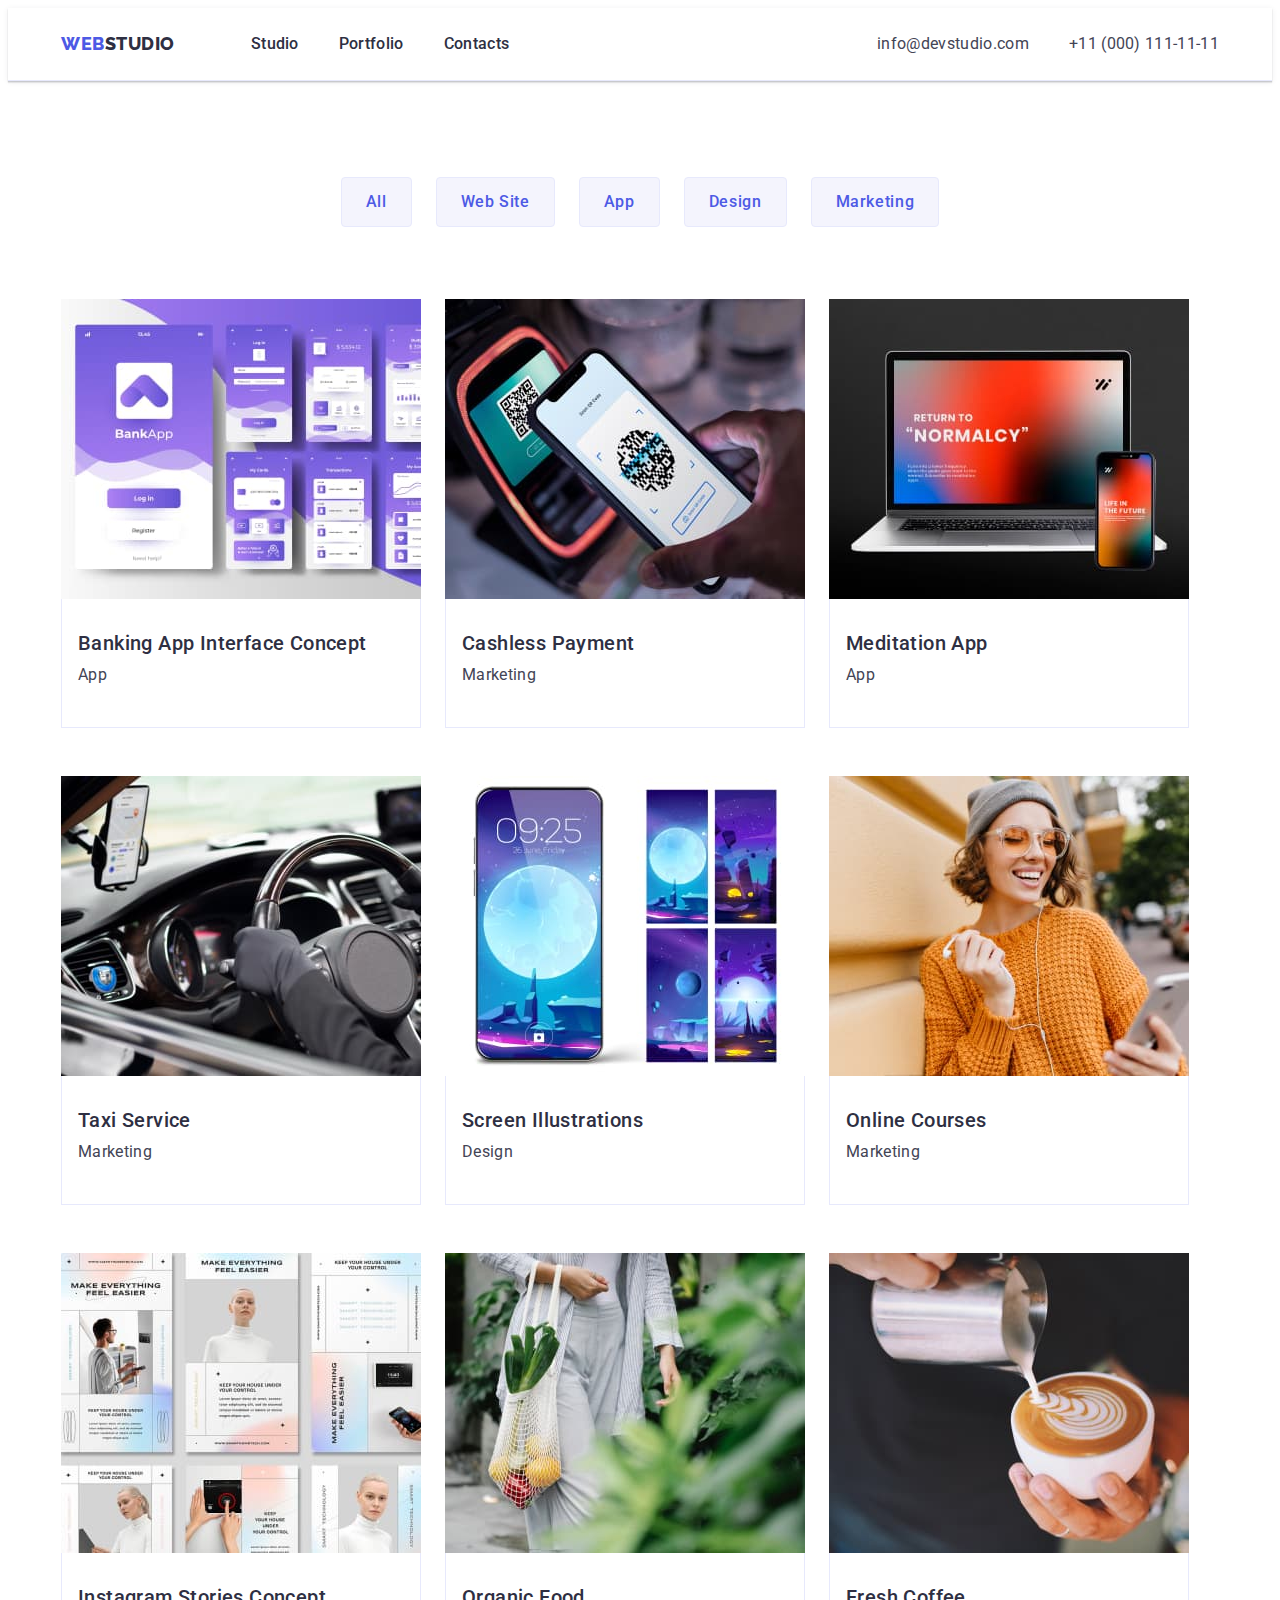
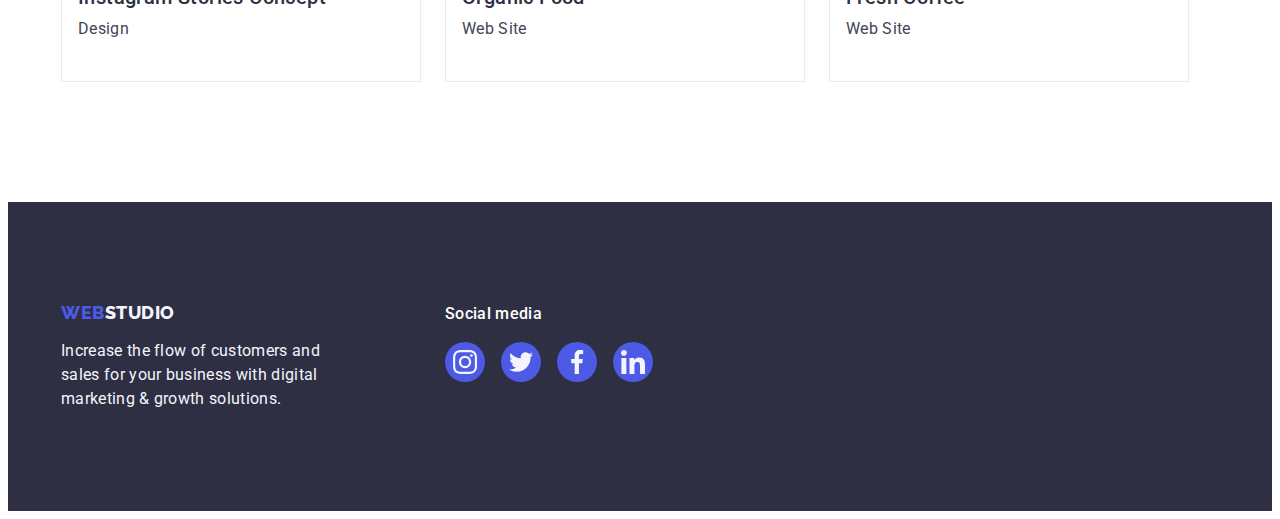
==== portfolio.html @ d481f7e7 "Initial commit" ====
<!DOCTYPE html>
<html lang="en">
  <head>
    <meta charset="UTF-8" />
    <meta http-equiv="X-UA-Compatible" content="IE=edge" />
    <meta name="viewport" content="width=device-width, initial-scale=1.0" />
    <title>Document</title>
    <link rel="preconnect" href="https://fonts.googleapis.com" />
    <link rel="preconnect" href="https://fonts.gstatic.com" crossorigin />
    <link
      href="https://fonts.googleapis.com/css2?family=Raleway:wght@800&family=Roboto:wght@400;500;700;900&display=swap"
      rel="stylesheet"
    />
    <link
      rel="stylesheet"
      href="https://cdnjs.cloudflare.com/ajax/libs/modern-normalize/2.0.0/modern-normalize.min.css"
      integrity="sha512-4xo8blKMVCiXpTaLzQSLSw3KFOVPWhm/TRtuPVc4WG6kUgjH6J03IBuG7JZPkcWMxJ5huwaBpOpnwYElP/m6wg=="
      crossorigin="anonymous"
      referrerpolicy="no-referrer"
    />
    <link rel="stylesheet" href="./css/styles.css" />
  </head>

  <body>
    <!--Header Top Line-->
    <header class="page-header">
      <div class="container block-nav">
        <nav class="page-nav">
          <a class="logo link" href="./index.html"
            >Web<span class="logo-theme-light">Studio</span></a
          >
          <ul class="menu list">
            <li class="menu-item">
              <a class="menu-link link" href="./index.html">Studio</a>
            </li>
            <li class="menu-item">
              <a class="menu-link link" href="./portfolio.html">Portfolio</a>
            </li>
            <li class="menu-item">
              <a class="menu-link link" href="">Contacts</a>
            </li>
          </ul>
        </nav>

        <address class="contacts">
          <ul class="contacts-flex list">
            <li>
              <a class="contact link" href="mailto:info@devstudio.com"
                >info@devstudio.com</a
              >
            </li>
            <li>
              <a class="contact link" href="tel:+110001111111"
                >+11 (000) 111-11-11</a
              >
            </li>
          </ul>
        </address>
      </div>
    </header>

    <main>
      <section class="portfolio">
        <div class="container">
          <h1 hidden>Portfolio</h1>
          <ul class="filters-flex list">
            <li>
              <button class="filters-btn" type="button">All</button>
            </li>
            <li>
              <button class="filters-btn" type="button">Web Site</button>
            </li>
            <li>
              <button class="filters-btn" type="button">App</button>
            </li>
            <li>
              <button class="filters-btn" type="button">Design</button>
            </li>
            <li>
              <button class="filters-btn" type="button">Marketing</button>
            </li>
          </ul>

          <ul class="portfolio-list list">
            <li class="portfolio-item">
              <a class="portfolio-link link" href="">
                <img
                  src="./images/portfolio1.jpg"
                  alt="Screenshot banking app"
                  width="360"
                />
                <div class="wrapper-portfolio">
                  <h2 class="section-subtitle">
                    Banking App Interface Concept
                  </h2>
                  <p class="section-text">App</p>
                </div>
              </a>
            </li>

            <li class="portfolio-item">
              <a class="portfolio-link link" href="">
                <img
                  src="./images/portfolio2.jpg"
                  alt="Cashless payment by phone"
                  width="360"
                />
                <div class="wrapper-portfolio">
                  <h2 class="section-subtitle">Cashless Payment</h2>
                  <p class="section-text">Marketing</p>
                </div>
              </a>
            </li>

            <li class="portfolio-item">
              <a class="portfolio-link link" href="">
                <img
                  src="./images/portfolio3.jpg"
                  alt="laptop and phone"
                  width="360"
                />
                <div class="wrapper-portfolio">
                  <h2 class="section-subtitle">Meditation App</h2>
                  <p class="section-text">App</p>
                </div>
              </a>
            </li>

            <li class="portfolio-item">
              <a class="portfolio-link link" href="">
                <img
                  src="./images/portfolio4.jpg"
                  alt="Phone with app taxi service on the car"
                  width="360"
                />
                <div class="wrapper-portfolio">
                  <h2 class="section-subtitle">Taxi Service</h2>
                  <p class="section-text">Marketing</p>
                </div>
              </a>
            </li>

            <li class="portfolio-item">
              <a class="portfolio-link link" href=""
                ><img
                  src="./images/portfolio5.jpg"
                  alt="Phone with diferent screen illustrations"
                  width="360"
                />
                <div class="wrapper-portfolio">
                  <h2 class="section-subtitle">Screen Illustrations</h2>
                  <p class="section-text">Design</p>
                </div>
              </a>
            </li>

            <li class="portfolio-item">
              <a class="portfolio-link link" href=""
                ><img
                  src="./images/portfolio6.jpg"
                  alt="women with headphones and phone"
                  width="360"
                />
                <div class="wrapper-portfolio">
                  <h2 class="section-subtitle">Online Courses</h2>
                  <p class="section-text">Marketing</p>
                </div>
              </a>
            </li>

            <li class="portfolio-item">
              <a class="portfolio-link link" href=""
                ><img
                  src="./images/portfolio7.jpg"
                  alt="Screenshot of instagram stories concept"
                  width="360"
                />
                <div class="wrapper-portfolio">
                  <h2 class="section-subtitle">Instagram Stories Concept</h2>
                  <p class="section-text">Design</p>
                </div>
              </a>
            </li>

            <li class="portfolio-item">
              <a class="portfolio-link link" href=""
                ><img
                  src="./images/portfolio8.jpg"
                  alt="Women with vegetables"
                  width="360"
                />
                <div class="wrapper-portfolio">
                  <h2 class="section-subtitle">Organic Food</h2>
                  <p class="section-text">Web Site</p>
                </div>
              </a>
            </li>

            <li class="portfolio-item">
              <a class="portfolio-link link" href=""
                ><img
                  src="./images/portfolio9.jpg"
                  alt="Decor on capuchino"
                  width="360"
                />
                <div class="wrapper-portfolio">
                  <h2 class="section-subtitle">Fresh Coffee</h2>
                  <p class="section-text">Web Site</p>
                </div>
              </a>
            </li>
          </ul>
        </div>
      </section>
    </main>

    <!--Footer-->
    <footer class="footer">
      <div class="container wrapper-footer">
        <div class="wrapper-footer-logo">
          <a class="logo logo-footer link" href="./index.html"
            >Web<span class="logo-theme-dark">Studio</span></a
          >
          <p class="footer-text">
            Increase the flow of customers and sales for your business with
            digital marketing & growth solutions.
          </p>
        </div>
        <div class="">
          <p class="footer-socials-text">Social media</p>

          <ul class="footer-socials-list list">
            <li class="socials-items-footer">
              <a
                class="socials-link-footer link"
                href=""
                target="_blank"
                rel="noopener noreferrer"
              >
                <svg class="footer-soc-icon" width="24" height="24">
                  <use href="./images/icons.svg#icon-instagram"></use>
                </svg>
              </a>
            </li>
            <li class="socials-items-footer">
              <a
                class="socials-link-footer link"
                href=""
                target="_blank"
                rel="noopener noreferrer"
              >
                <svg class="footer-soc-icon" width="24" height="24">
                  <use href="./images/icons.svg#icon-twitter"></use>
                </svg>
              </a>
            </li>
            <li class="socials-items-footer">
              <a
                class="socials-link-footer link"
                href=""
                target="_blank"
                rel="noopener noreferrer"
              >
                <svg class="footer-soc-icon" width="24" height="24">
                  <use href="./images/icons.svg#icon-facebook"></use>
                </svg>
              </a>
            </li>
            <li class="socials-items-footer">
              <a
                class="socials-link-footer link"
                href=""
                target="_blank"
                rel="noopener noreferrer"
              >
                <svg class="footer-soc-icon" width="24" height="24">
                  <use href="./images/icons.svg#icon-linkedin"></use>
                </svg>
              </a>
            </li>
          </ul>
        </div>
      </div>
    </footer>
  </body>
</html>
---- css/styles.css ----
:root {
  --title-color: #2e2f42;
  --text-color: #434455;
  --acsent-color: #4d5ae5;

  --btn-color: #4d5ae5;

  --hover-focus-color: #404bbf;

  --background-section: #2e2f42;

  --background-icon: #f4f4fd;
}

body {
  font-family: 'Roboto', sans-serif;
  color: var(--text-color);
  background-color: #ffffff;
}

p,
h1,
h2,
h3,
h4,
h5,
h6 {
  margin: 0;
}

ul {
  margin: 0;
  padding: 0;
}

img {
  display: block;
}

.container {
  width: 1158px;
  padding-left: 15px;
  padding-right: 15px;
  margin: 0 auto;
  /* outline: 1px solid #000; */
}

.list {
  list-style: none;
}

.link {
  text-decoration: none;
}

/* ===================== FLEX ====================== */

.list-flex {
  display: flex;
  gap: 24px;
}

/* ==================== PAGE TEXT ==================== */

.section-title {
  margin-bottom: 72px;

  font-size: 36px;
  line-height: 1.11;
  letter-spacing: 0.02em;
  text-align: center;
  text-transform: capitalize;
  color: var(--title-color);
}

.section-subtitle {
  margin-bottom: 8px;

  font-weight: 500;
  font-size: 20px;
  line-height: 1.2;
  letter-spacing: 0.02em;
  color: var(--title-color);
}

.section-text {
  margin-bottom: 8px;

  font-size: 16px;
  line-height: 1.5;
  letter-spacing: 0.02em;
  color: var(--text-color);
}

/* ==================== HEADER ==================== */

.page-header {
  padding-top: 24px;
  padding-bottom: 24px;
  border-bottom: 1px solid #e7e9fc;
  box-shadow: 0px 2px 1px rgba(46, 47, 66, 0.08),
    0px 1px 1px rgba(46, 47, 66, 0.16), 0px 1px 6px rgba(46, 47, 66, 0.08);
}

.block-nav {
  display: flex;
}

.page-nav {
  display: flex;
  align-items: center;
}

.logo {
  margin-right: 76px;

  font-family: 'Raleway', sans-serif;
  font-weight: 800;
  font-size: 18px;
  line-height: 1.17;
  letter-spacing: 0.03em;
  text-transform: uppercase;
  color: var(--acsent-color);
}

.logo-theme-light {
  color: var(--title-color);
}

.logo-theme-dark {
  color: #f4f4fd;
}

.menu {
  display: flex;
  gap: 40px;
}

.menu-link {
  padding-top: 24px;
  padding-bottom: 24px;
}

.menu-link {
  font-weight: 500;
  font-size: 16px;
  line-height: 1.5;
  letter-spacing: 0.02em;
  color: var(--title-color);
}

.menu-link:hover,
.menu-link:focus {
  color: var(--hover-focus-color);
}

/* .menu-item::after {
  content: '';
  width: inherit;
  height: 4px;
  border-radius: 2px;
  background-color: var(--hover-focus-color);
  display: block;
} */

.contacts {
  margin-left: auto;
  font-style: normal;
}

.contacts-flex {
  display: flex;
  gap: 40px;
}

.contact {
  font-weight: 400;
  font-size: 16px;
  line-height: 24px;
  letter-spacing: 0.02em;
  color: var(--text-color);
}

.contact:hover,
.contact:focus {
  color: var(--hover-focus-color);
}

/* ==================== SECTION HERO ==================== */

.section-hero {
  max-width: 1440px;
  margin: 0 auto;
  padding-top: 188px;
  padding-bottom: 188px;

  background-color: var(--background-section);
  background-image: linear-gradient(
      rgba(46, 47, 66, 0.7),
      rgba(46, 47, 66, 0.7)
    ),
    url(../images/people-office.jpg);
  background-repeat: no-repeat;
  background-position: center;
  background-size: cover;
  background-image: linear-gradient;

  text-align: center;
}

.hero-title {
  max-width: 496px;
  margin-bottom: 48px;
  margin-left: auto;
  margin-right: auto;

  font-size: 56px;
  line-height: 1.07;
  letter-spacing: 0.02em;

  color: #ffffff;
}

.hero-btn {
  display: block;
  min-width: 169px;
  height: 56px;
  border: none;
  border-radius: 4px;
  margin: auto;

  font-family: inherit;
  font-weight: 500;
  font-size: 16px;
  line-height: 1.5;
  letter-spacing: 0.04em;
  color: #ffffff;
  background-color: var(--btn-color);
  cursor: pointer;
}

.hero-btn:hover,
.hero-btn:focus {
  background-color: var(--hover-focus-color);
}

/* ==================== SECTION FEATURES ==================== */

.section-features {
  padding-top: 120px;
  padding-bottom: 120px;
}

.list-flex .features-item {
  width: calc((100% - 72px) / 4);
}

.wrapper-icon {
  display: flex;
  align-items: center;
  justify-content: center;
  height: 112px;
  width: 264px;
  background-color: #f4f4fd;
  border-radius: 4px;
  margin-bottom: 8px;
}

.features-icon {
  width: 64px;
  height: 64px;
}

/* ==================== SECTION PROJECTS ==================== */

.section-projects {
  padding-bottom: 120px;
}

/* ==================== SECTION TEAM ==================== */

.section-team {
  padding-top: 120px;
  padding-bottom: 120px;

  background-color: #f4f4fd;
}

.list-item-team {
  background-color: #ffffff;
  box-shadow: 0px 1px 6px rgba(46, 47, 66, 0.08),
    0px 1px 1px rgba(46, 47, 66, 0.16), 0px 2px 1px rgba(46, 47, 66, 0.08);
  border-radius: 0px 0px 4px 4px;
}

.img-team {
}

.wrapper-team {
  padding: 32px 16px 8px 16px;
  text-align: center;
}

.socials-list {
  display: flex;
  justify-content: center;
  padding-bottom: 32px;
  gap: 24px;
}

.socials-items {
  width: 40px;
  height: 40px;
}

.socials-link {
  width: 100%;
  height: 100%;
  border-radius: 50%;
  background-color: var(--acsent-color);
  display: flex;
  align-items: center;
  justify-content: center;
}

.socials-link:hover,
.socials-link:focus {
  background-color: var(--hover-focus-color);
}

.team-soc-icon {
  fill: var(--background-icon);
}

/* ==================== Customers ==================== */

.section-cusromers {
  padding-top: 120px;
  padding-bottom: 120px;
}

.cusromers-list {
  display: flex;
  gap: 24px;
}

.cusromers-items {
  width: calc((100%-120px) / 6);
  height: 88px;
}

.cusromers-link {
  width: 100%;
  height: 100%;
  border: 1px solid #8e8f99;
  border-radius: 4px;
  display: flex;
  align-items: center;
  justify-content: center;

  color: #8e8f99;
}

.cusromers-link:hover,
.cusromers-link:focus {
  border-color: var(--hover-focus-color);
  color: #404bbf;
}

/* .cusromers-link:hover .cusromers-icon,
.cusromers-link:focus .cusromers-icon {
  fill: var(--hover-focus-color);
} */

.cusromers-icon {
  width: 104px;
  height: 56px;
  fill: currentColor;
}

/* ==================== FOOTER ==================== */

.footer {
  padding-top: 100px;
  padding-bottom: 100px;

  background-color: var(--background-section);
}

.wrapper-footer {
  display: flex;
  align-items: baseline;
}

.wrapper-footer-logo {
  margin-right: 120px;
}

.logo-footer {
  display: inline-block;
  margin-bottom: 16px;
}

.footer-text {
  width: 264px;

  font-weight: 400;
  font-size: 16px;
  line-height: 1.5;
  letter-spacing: 0.02em;
  color: #f4f4fd;
}

.footer-socials-text {
  margin-bottom: 16px;

  font-weight: 500;
  font-size: 16px;
  line-height: 1.5;
  letter-spacing: 0.02em;
  color: #ffffff;
}

.footer-socials-list {
  display: flex;
  gap: 16px;
}

.socials-items-footer {
  width: 40px;
  height: 40px;
}

.socials-link-footer {
  width: 100%;
  height: 100%;
  border-radius: 50%;
  background-color: var(--acsent-color);
  display: flex;
  align-items: center;
  justify-content: center;
}

.socials-link-footer:hover,
.socials-link-footer:focus {
  background-color: #31d0aa;
}

.footer-soc-icon {
  fill: #f4f4fd;
}

/* ==================== PORTFOLIO ==================== */

/* ==================== filters ==================== */

.portfolio {
  padding-top: 96px;
  padding-bottom: 120px;
}

.filters-flex {
  display: flex;
  gap: 24px;
  justify-content: center;
  margin-bottom: 72px;
}

.filters-btn {
  padding: 12px 24px;
  border: 1px solid #e7e9fc;
  border-radius: 4px;

  font-family: inherit;
  background-color: #f4f4fd;
  border: 1px solid #e7e9fc;
  cursor: pointer;
  font-weight: 500;
  font-size: 16px;
  line-height: 1.5;
  letter-spacing: 0.04em;
  color: #4d5ae5;
}

.filters-btn:hover,
.filters-btn:focus {
  color: #ffffff;
  background-color: var(--hover-focus-color);
  border: 1px solid transparent;
  box-shadow: 0px 3px 1px rgba(0, 0, 0, 0.1), 0px 2px 1px rgba(0, 0, 0, 0.08),
    0px 2px 2px rgba(0, 0, 0, 0.12);
}

.portfolio-list {
  display: flex;
  flex-wrap: wrap;
  /* background-color: teal; */
  gap: 48px 24px;
}

.portfolio-item:nth-child(3n) {
  margin-right: 0;
}

.portfolio-link {
  display: block;
}

.portfolio-link:hover,
.portfolio-link:focus {
  box-shadow: 0px 1px 6px rgba(46, 47, 66, 0.08),
    0px 1px 1px rgba(46, 47, 66, 0.16), 0px 2px 1px rgba(46, 47, 66, 0.08);
}

.wrapper-portfolio {
  padding: 32px 16px;
  border-right: 1px solid #e7e9fc;
  border-left: 1px solid #e7e9fc;
  border-bottom: 1px solid #e7e9fc;
}
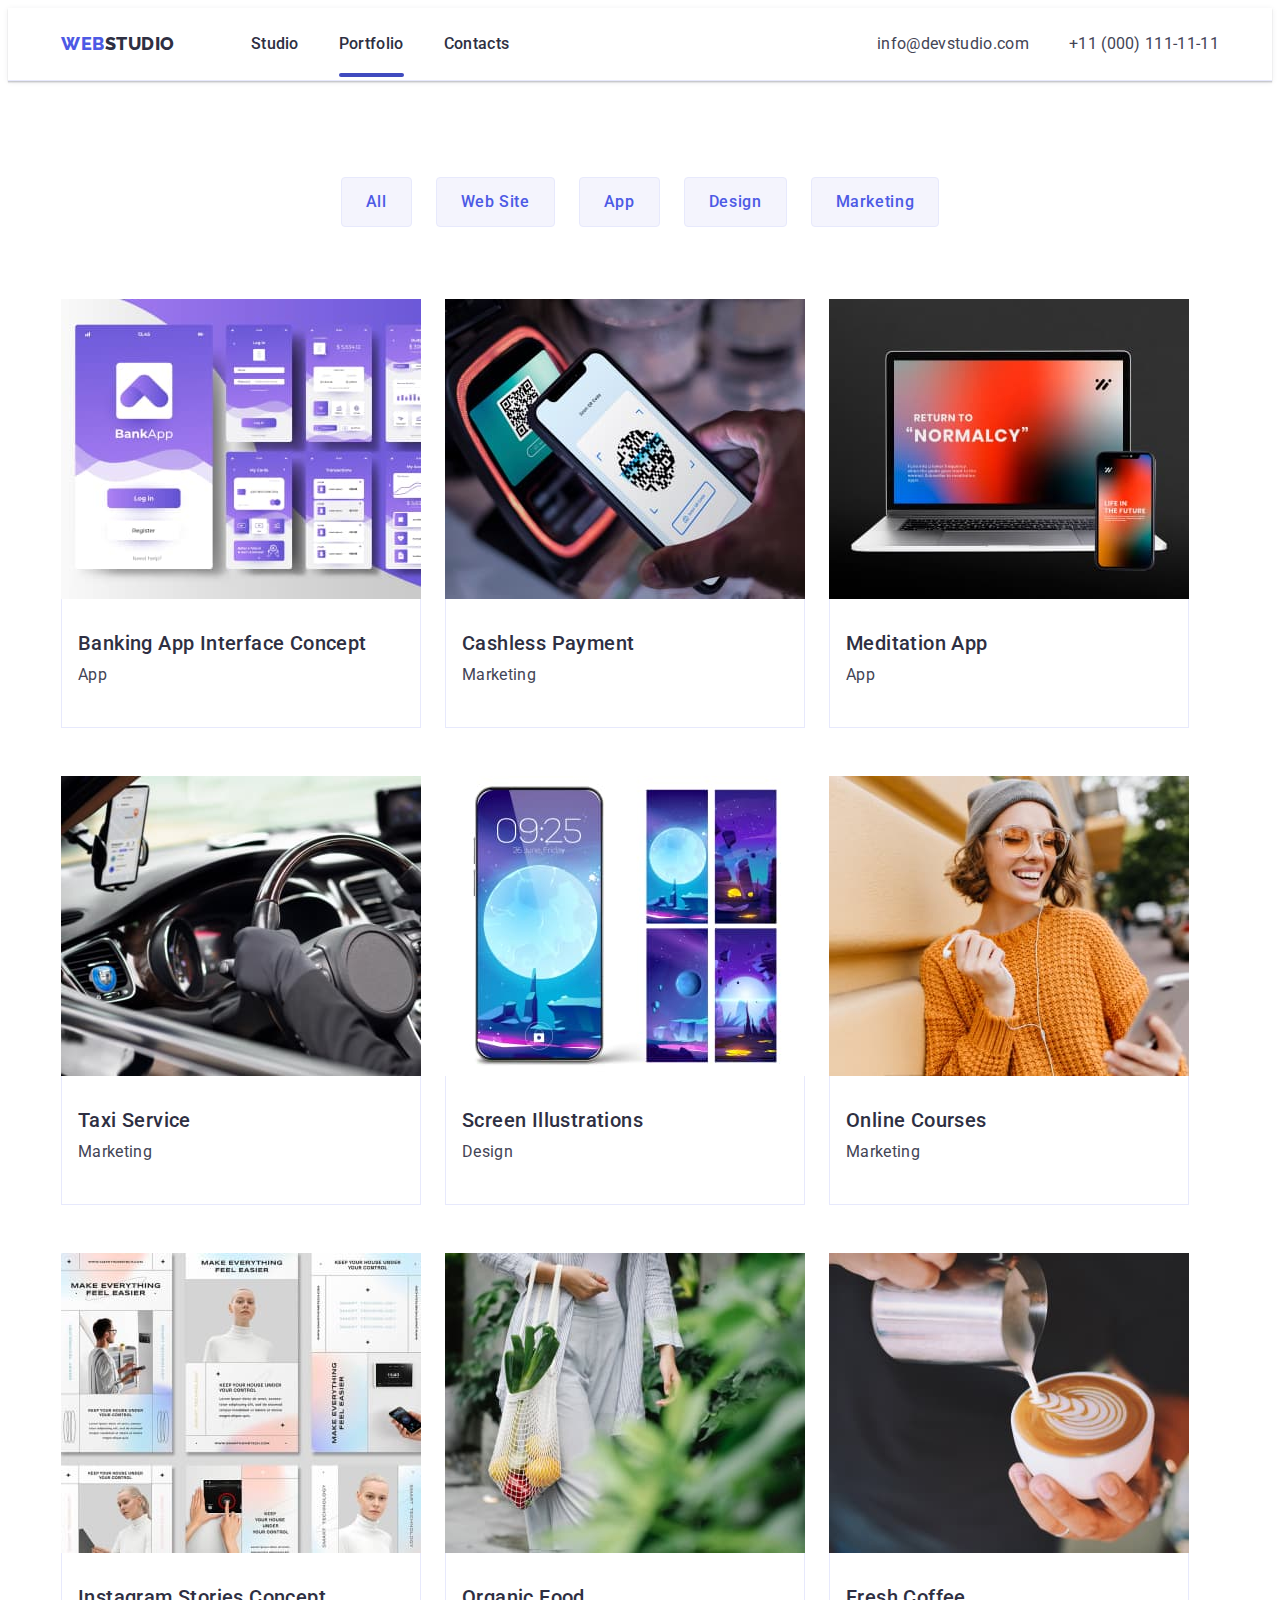
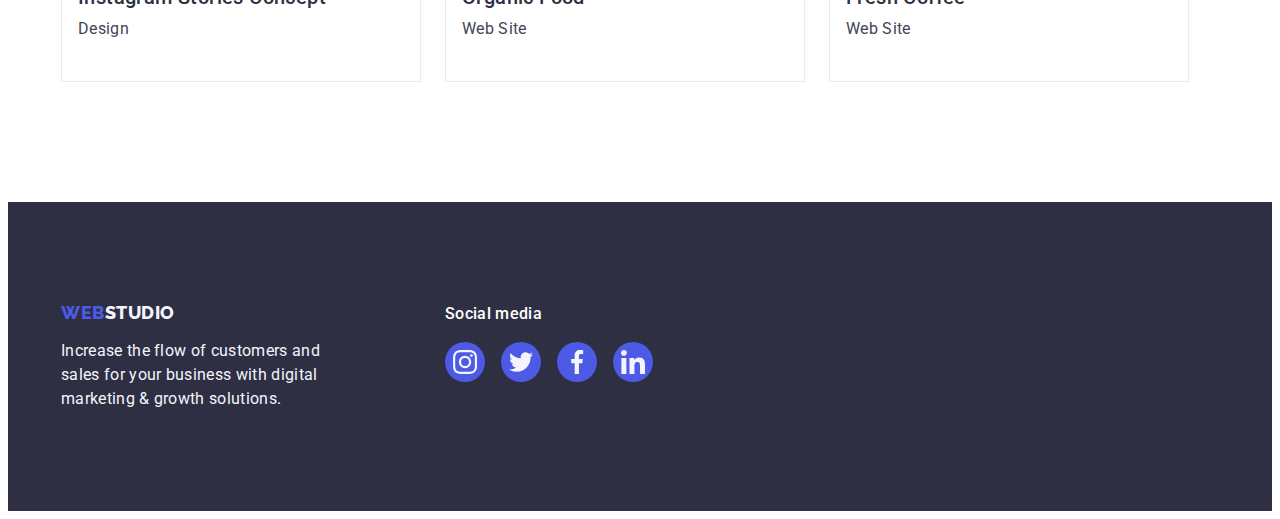
==== commit b9405ef4: "modal" ====
--- a/portfolio.html
+++ b/portfolio.html
@@ -34,7 +34,9 @@
               <a class="menu-link link" href="./index.html">Studio</a>
             </li>
             <li class="menu-item">
-              <a class="menu-link link" href="./portfolio.html">Portfolio</a>
+              <a class="menu-link link current-page" href="./portfolio.html"
+                >Portfolio</a
+              >
             </li>
             <li class="menu-item">
               <a class="menu-link link" href="">Contacts</a>
@@ -82,13 +84,21 @@
           </ul>
 
           <ul class="portfolio-list list">
-            <li class="portfolio-item">
-              <a class="portfolio-link link" href="">
-                <img
-                  src="./images/portfolio1.jpg"
-                  alt="Screenshot banking app"
-                  width="360"
-                />
+            <li class="portfolio-item overlay">
+              <a class="portfolio-link link" href="">
+                <div class="portfolio-cover-wrap">
+                  <img
+                    src="./images/portfolio1.jpg"
+                    alt="Screenshot banking app"
+                    width="360"
+                  />
+                  <p class="portfolio-cover-text">
+                    14 Stylish and User-Friendly App Design Concepts · Task
+                    Manager App · Calorie Tracker App · Exotic Fruit Ecommerce
+                    App · Cloud Storage App
+                  </p>
+                </div>
+
                 <div class="wrapper-portfolio">
                   <h2 class="section-subtitle">
                     Banking App Interface Concept
@@ -100,11 +110,19 @@
 
             <li class="portfolio-item">
               <a class="portfolio-link link" href="">
-                <img
-                  src="./images/portfolio2.jpg"
-                  alt="Cashless payment by phone"
-                  width="360"
-                />
+                <div class="portfolio-cover-wrap">
+                  <img
+                    src="./images/portfolio2.jpg"
+                    alt="Cashless payment by phone"
+                    width="360"
+                  />
+                  <p class="portfolio-cover-text">
+                    14 Stylish and User-Friendly App Design Concepts · Task
+                    Manager App · Calorie Tracker App · Exotic Fruit Ecommerce
+                    App · Cloud Storage App
+                  </p>
+                </div>
+
                 <div class="wrapper-portfolio">
                   <h2 class="section-subtitle">Cashless Payment</h2>
                   <p class="section-text">Marketing</p>
@@ -114,11 +132,19 @@
 
             <li class="portfolio-item">
               <a class="portfolio-link link" href="">
-                <img
-                  src="./images/portfolio3.jpg"
-                  alt="laptop and phone"
-                  width="360"
-                />
+                <div class="portfolio-cover-wrap">
+                  <img
+                    src="./images/portfolio3.jpg"
+                    alt="laptop and phone"
+                    width="360"
+                  />
+                  <p class="portfolio-cover-text">
+                    14 Stylish and User-Friendly App Design Concepts · Task
+                    Manager App · Calorie Tracker App · Exotic Fruit Ecommerce
+                    App · Cloud Storage App
+                  </p>
+                </div>
+
                 <div class="wrapper-portfolio">
                   <h2 class="section-subtitle">Meditation App</h2>
                   <p class="section-text">App</p>
@@ -128,11 +154,19 @@
 
             <li class="portfolio-item">
               <a class="portfolio-link link" href="">
-                <img
-                  src="./images/portfolio4.jpg"
-                  alt="Phone with app taxi service on the car"
-                  width="360"
-                />
+                <div class="portfolio-cover-wrap">
+                  <img
+                    src="./images/portfolio4.jpg"
+                    alt="Phone with app taxi service on the car"
+                    width="360"
+                  />
+                  <p class="portfolio-cover-text">
+                    14 Stylish and User-Friendly App Design Concepts · Task
+                    Manager App · Calorie Tracker App · Exotic Fruit Ecommerce
+                    App · Cloud Storage App
+                  </p>
+                </div>
+
                 <div class="wrapper-portfolio">
                   <h2 class="section-subtitle">Taxi Service</h2>
                   <p class="section-text">Marketing</p>
@@ -141,12 +175,20 @@
             </li>
 
             <li class="portfolio-item">
-              <a class="portfolio-link link" href=""
-                ><img
-                  src="./images/portfolio5.jpg"
-                  alt="Phone with diferent screen illustrations"
-                  width="360"
-                />
+              <a class="portfolio-link link" href="">
+                <div class="portfolio-cover-wrap">
+                  <img
+                    src="./images/portfolio5.jpg"
+                    alt="Phone with diferent screen illustrations"
+                    width="360"
+                  />
+                  <p class="portfolio-cover-text">
+                    14 Stylish and User-Friendly App Design Concepts · Task
+                    Manager App · Calorie Tracker App · Exotic Fruit Ecommerce
+                    App · Cloud Storage App
+                  </p>
+                </div>
+
                 <div class="wrapper-portfolio">
                   <h2 class="section-subtitle">Screen Illustrations</h2>
                   <p class="section-text">Design</p>
@@ -155,12 +197,20 @@
             </li>
 
             <li class="portfolio-item">
-              <a class="portfolio-link link" href=""
-                ><img
-                  src="./images/portfolio6.jpg"
-                  alt="women with headphones and phone"
-                  width="360"
-                />
+              <a class="portfolio-link link" href="">
+                <div class="portfolio-cover-wrap">
+                  <img
+                    src="./images/portfolio6.jpg"
+                    alt="women with headphones and phone"
+                    width="360"
+                  />
+                  <div class="portfolio-cover-text">
+                    14 Stylish and User-Friendly App Design Concepts · Task
+                    Manager App · Calorie Tracker App · Exotic Fruit Ecommerce
+                    App · Cloud Storage App
+                  </div>
+                </div>
+
                 <div class="wrapper-portfolio">
                   <h2 class="section-subtitle">Online Courses</h2>
                   <p class="section-text">Marketing</p>
@@ -169,12 +219,20 @@
             </li>
 
             <li class="portfolio-item">
-              <a class="portfolio-link link" href=""
-                ><img
-                  src="./images/portfolio7.jpg"
-                  alt="Screenshot of instagram stories concept"
-                  width="360"
-                />
+              <a class="portfolio-link link" href="">
+                <div class="portfolio-cover-wrap">
+                  <img
+                    src="./images/portfolio7.jpg"
+                    alt="Screenshot of instagram stories concept"
+                    width="360"
+                  />
+                  <p class="portfolio-cover-text">
+                    14 Stylish and User-Friendly App Design Concepts · Task
+                    Manager App · Calorie Tracker App · Exotic Fruit Ecommerce
+                    App · Cloud Storage App
+                  </p>
+                </div>
+
                 <div class="wrapper-portfolio">
                   <h2 class="section-subtitle">Instagram Stories Concept</h2>
                   <p class="section-text">Design</p>
@@ -183,12 +241,20 @@
             </li>
 
             <li class="portfolio-item">
-              <a class="portfolio-link link" href=""
-                ><img
-                  src="./images/portfolio8.jpg"
-                  alt="Women with vegetables"
-                  width="360"
-                />
+              <a class="portfolio-link link" href="">
+                <div class="portfolio-cover-wrap">
+                  <img
+                    src="./images/portfolio8.jpg"
+                    alt="Women with vegetables"
+                    width="360"
+                  />
+                  <p class="portfolio-cover-text">
+                    14 Stylish and User-Friendly App Design Concepts · Task
+                    Manager App · Calorie Tracker App · Exotic Fruit Ecommerce
+                    App · Cloud Storage App
+                  </p>
+                </div>
+
                 <div class="wrapper-portfolio">
                   <h2 class="section-subtitle">Organic Food</h2>
                   <p class="section-text">Web Site</p>
@@ -197,12 +263,20 @@
             </li>
 
             <li class="portfolio-item">
-              <a class="portfolio-link link" href=""
-                ><img
-                  src="./images/portfolio9.jpg"
-                  alt="Decor on capuchino"
-                  width="360"
-                />
+              <a class="portfolio-link link" href="">
+                <div class="portfolio-cover-wrap">
+                  <img
+                    src="./images/portfolio9.jpg"
+                    alt="Decor on capuchino"
+                    width="360"
+                  />
+                  <p class="portfolio-cover-text">
+                    14 Stylish and User-Friendly App Design Concepts · Task
+                    Manager App · Calorie Tracker App · Exotic Fruit Ecommerce
+                    App · Cloud Storage App
+                  </p>
+                </div>
+
                 <div class="wrapper-portfolio">
                   <h2 class="section-subtitle">Fresh Coffee</h2>
                   <p class="section-text">Web Site</p>
--- a/css/styles.css
+++ b/css/styles.css
@@ -142,11 +142,16 @@
 }
 
 .menu-link {
+  position: relative;
+
   font-weight: 500;
   font-size: 16px;
   line-height: 1.5;
   letter-spacing: 0.02em;
   color: var(--title-color);
+  transition-property: color;
+  transition-duration: 250ms;
+  transition-timing-function: cubic-bezier(0.4, 0, 0.2, 1);
 }
 
 .menu-link:hover,
@@ -154,14 +159,17 @@
   color: var(--hover-focus-color);
 }
 
-/* .menu-item::after {
+.current-page::after {
   content: '';
-  width: inherit;
+  position: absolute;
+  bottom: 0;
+
+  display: block;
+  width: 100%;
   height: 4px;
   border-radius: 2px;
   background-color: var(--hover-focus-color);
-  display: block;
-} */
+}
 
 .contacts {
   margin-left: auto;
@@ -179,6 +187,9 @@
   line-height: 24px;
   letter-spacing: 0.02em;
   color: var(--text-color);
+  transition-property: color;
+  transition-duration: 250ms;
+  transition-timing-function: cubic-bezier(0.4, 0, 0.2, 1);
 }
 
 .contact:hover,
@@ -228,6 +239,8 @@
   border: none;
   border-radius: 4px;
   margin: auto;
+  background-color: var(--btn-color);
+  cursor: pointer;
 
   font-family: inherit;
   font-weight: 500;
@@ -235,8 +248,10 @@
   line-height: 1.5;
   letter-spacing: 0.04em;
   color: #ffffff;
-  background-color: var(--btn-color);
-  cursor: pointer;
+
+  transition-property: background-color;
+  transition-duration: 250ms;
+  transition-timing-function: cubic-bezier(0.4, 0, 0.2, 1);
 }
 
 .hero-btn:hover,
@@ -314,13 +329,18 @@
 }
 
 .socials-link {
+  display: flex;
+  align-items: center;
+  justify-content: center;
+
   width: 100%;
   height: 100%;
   border-radius: 50%;
   background-color: var(--acsent-color);
-  display: flex;
-  align-items: center;
-  justify-content: center;
+
+  transition-property: background-color;
+  transition-duration: 250ms;
+  transition-timing-function: cubic-bezier(0.4, 0, 0.2, 1);
 }
 
 .socials-link:hover,
@@ -350,15 +370,20 @@
 }
 
 .cusromers-link {
+  display: flex;
+  align-items: center;
+  justify-content: center;
+
   width: 100%;
   height: 100%;
   border: 1px solid #8e8f99;
   border-radius: 4px;
-  display: flex;
-  align-items: center;
-  justify-content: center;
 
   color: #8e8f99;
+
+  transition-property: border-color, color;
+  transition-duration: 250ms;
+  transition-timing-function: cubic-bezier(0.4, 0, 0.2, 1);
 }
 
 .cusromers-link:hover,
@@ -432,13 +457,19 @@
 }
 
 .socials-link-footer {
+  display: flex;
+  align-items: center;
+  justify-content: center;
+
   width: 100%;
   height: 100%;
   border-radius: 50%;
+
   background-color: var(--acsent-color);
-  display: flex;
-  align-items: center;
-  justify-content: center;
+
+  transition-property: background-color;
+  transition-duration: 250ms;
+  transition-timing-function: cubic-bezier(0.4, 0, 0.2, 1);
 }
 
 .socials-link-footer:hover,
@@ -480,6 +511,10 @@
   line-height: 1.5;
   letter-spacing: 0.04em;
   color: #4d5ae5;
+
+  transition-property: background-color, color, border, box-shadow;
+  transition-duration: 250ms;
+  transition-timing-function: cubic-bezier(0.4, 0, 0.2, 1);
 }
 
 .filters-btn:hover,
@@ -494,7 +529,6 @@
 .portfolio-list {
   display: flex;
   flex-wrap: wrap;
-  /* background-color: teal; */
   gap: 48px 24px;
 }
 
@@ -504,12 +538,48 @@
 
 .portfolio-link {
   display: block;
+
+  transition-property: box-shadow;
+  transition-duration: 250ms;
+  transition-timing-function: cubic-bezier(0.4, 0, 0.2, 1);
 }
 
 .portfolio-link:hover,
 .portfolio-link:focus {
   box-shadow: 0px 1px 6px rgba(46, 47, 66, 0.08),
     0px 1px 1px rgba(46, 47, 66, 0.16), 0px 2px 1px rgba(46, 47, 66, 0.08);
+}
+
+.portfolio-link:hover .portfolio-cover-text {
+  transform: translateY(0);
+  transition: 250ms;
+  transition-timing-function: linear;
+}
+
+.portfolio-cover-wrap {
+  position: relative;
+  overflow: hidden;
+}
+
+.portfolio-cover-text {
+  position: absolute;
+  top: 0;
+
+  padding-top: 40px;
+  padding-left: 32px;
+  padding-right: 32px;
+
+  height: 100%;
+
+  background-color: var(--acsent-color);
+
+  color: #f4f4fd;
+  font-weight: 400;
+  font-size: 16px;
+  line-height: 1.5;
+  letter-spacing: 0.02em;
+
+  transform: translateY(100%);
 }
 
 .wrapper-portfolio {
@@ -518,3 +588,74 @@
   border-left: 1px solid #e7e9fc;
   border-bottom: 1px solid #e7e9fc;
 }
+
+/* ==================== backdrop ==================== */
+
+.backdrop {
+  position: fixed;
+  top: 0;
+  left: 0;
+
+  width: 100%;
+  height: 100%;
+  background-color: rgba(46, 47, 66, 0.4);
+  transition: opacity 500ms linear, visibility 250ms linear;
+}
+
+.backdrop.is-hidden {
+  opacity: 0;
+  pointer-events: none;
+  visibility: none;
+}
+
+.modal {
+  position: absolute;
+  top: 50%;
+  left: 50%;
+  transform: translate(-50%, -50%) scaleY(1);
+  transition: transform 500ms linear;
+
+  width: 480px;
+  min-height: 584px;
+  background-color: #fcfcfc;
+  box-shadow: 0px 1px 1px rgba(0, 0, 0, 0.14), 0px 1px 3px rgba(0, 0, 0, 0.12),
+    0px 2px 1px rgba(0, 0, 0, 0.2);
+  border-radius: 4px;
+}
+
+.backdrop.is-hidden .modal {
+  transform: translate(-50%, -50%) scaleY(1.25);
+}
+
+.btn-modal {
+  position: absolute;
+  top: 24px;
+  right: 24px;
+
+  display: flex;
+  align-items: center;
+  justify-content: center;
+  width: 24px;
+  height: 24px;
+  cursor: pointer;
+  border: 1px solid rgba(0, 0, 0, 0.1);
+  border-radius: 50%;
+  background-color: #e7e9fc;
+  color: #2e2f42;
+
+  transition-property: background-color;
+  transition-duration: 250ms;
+  transition-timing-function: cubic-bezier(0.4, 0, 0.2, 1);
+}
+
+.btn-modal:hover,
+.btn-modal:focus {
+  background-color: var(--hover-focus-color);
+  color: #ffffff;
+}
+
+.close-modal-icon {
+  width: 8px;
+  height: 8px;
+  fill: currentColor;
+}
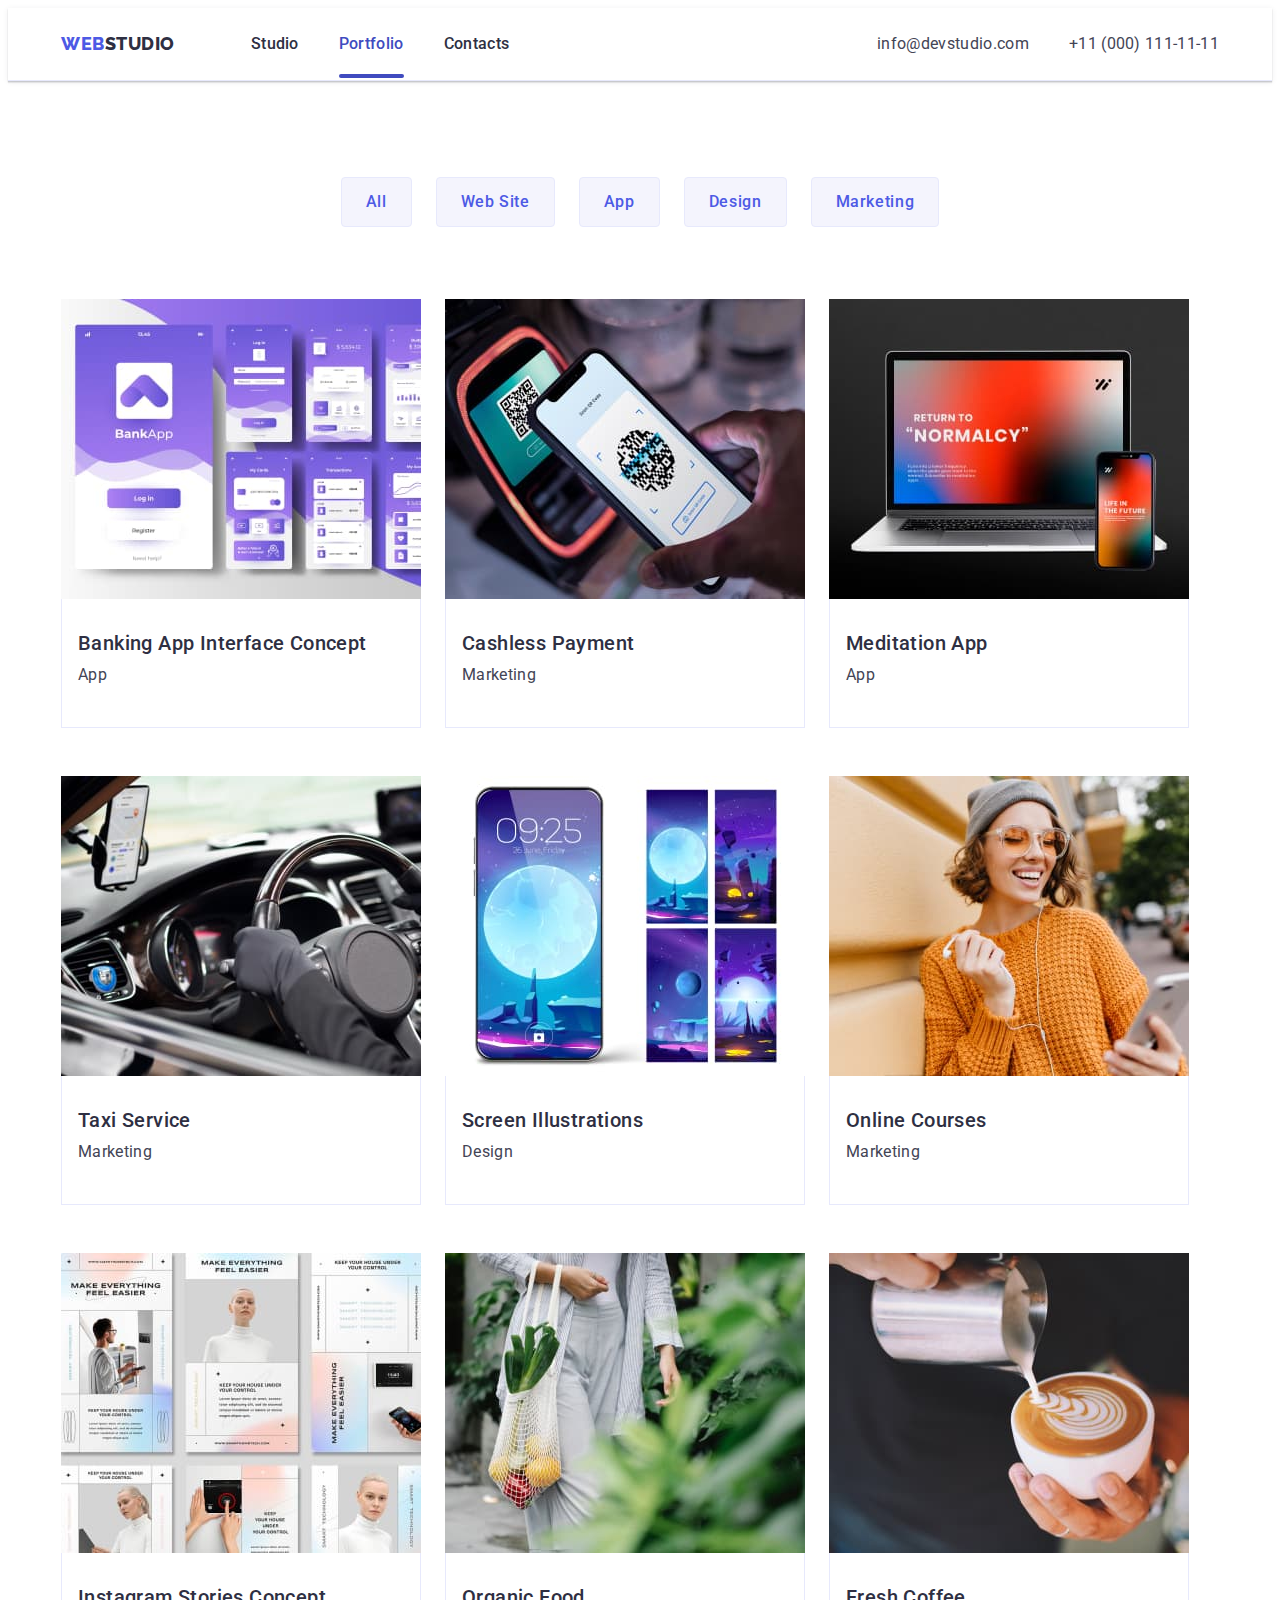
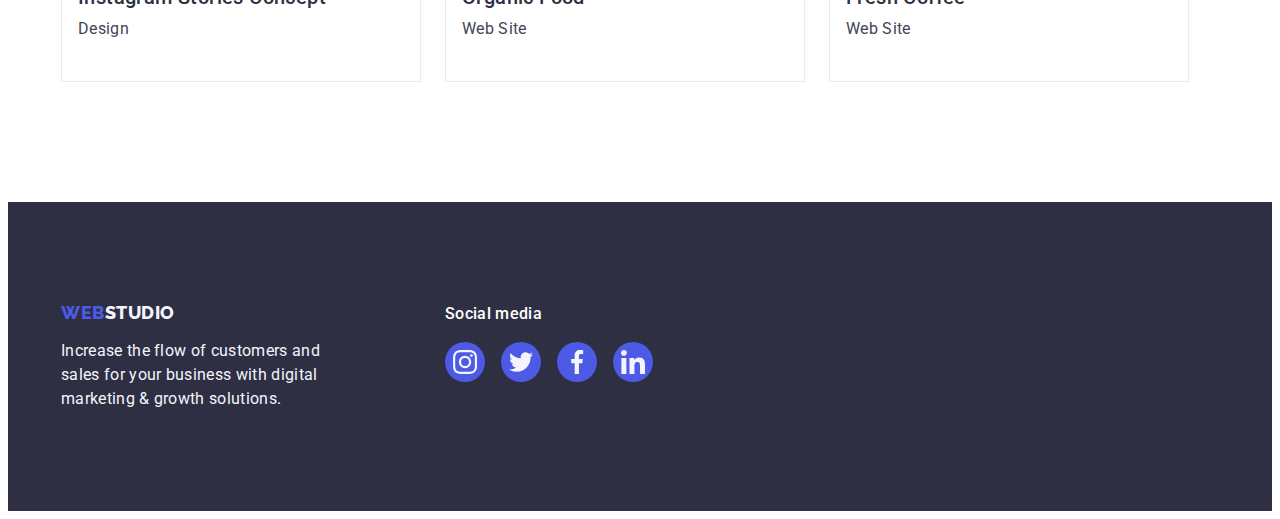
==== commit e506082a: "modal 6(3)" ====
--- a/portfolio.html
+++ b/portfolio.html
@@ -204,11 +204,11 @@
                     alt="women with headphones and phone"
                     width="360"
                   />
-                  <div class="portfolio-cover-text">
-                    14 Stylish and User-Friendly App Design Concepts · Task
-                    Manager App · Calorie Tracker App · Exotic Fruit Ecommerce
-                    App · Cloud Storage App
-                  </div>
+                  <p class="portfolio-cover-text">
+                    14 Stylish and User-Friendly App Design Concepts · Task
+                    Manager App · Calorie Tracker App · Exotic Fruit Ecommerce
+                    App · Cloud Storage App
+                  </p>
                 </div>
 
                 <div class="wrapper-portfolio">
--- a/css/styles.css
+++ b/css/styles.css
@@ -162,13 +162,17 @@
 .current-page::after {
   content: '';
   position: absolute;
-  bottom: 0;
+  bottom: -1px;
 
   display: block;
   width: 100%;
   height: 4px;
   border-radius: 2px;
   background-color: var(--hover-focus-color);
+}
+
+.current-page {
+  color: var(--hover-focus-color);
 }
 
 .contacts {
@@ -512,9 +516,10 @@
   letter-spacing: 0.04em;
   color: #4d5ae5;
 
-  transition-property: background-color, color, border, box-shadow;
-  transition-duration: 250ms;
-  transition-timing-function: cubic-bezier(0.4, 0, 0.2, 1);
+  transition: color 250ms cubic-bezier(0.4, 0, 0.2, 1),
+    background-color 250ms cubic-bezier(0.4, 0, 0.2, 1),
+    border-color 250ms cubic-bezier(0.4, 0, 0.2, 1),
+    box-shadow 250ms cubic-bezier(0.4, 0, 0.2, 1);
 }
 
 .filters-btn:hover,
@@ -539,7 +544,8 @@
 .portfolio-link {
   display: block;
 
-  transition-property: box-shadow;
+  transition-property: transform 250ms cubic-bezier(0.4, 0, 0.2, 1),
+    box-shadow 250ms cubic-bezier(0.4, 0, 0.2, 1);
   transition-duration: 250ms;
   transition-timing-function: cubic-bezier(0.4, 0, 0.2, 1);
 }
@@ -551,7 +557,7 @@
 }
 
 .portfolio-link:hover .portfolio-cover-text {
-  transform: translateY(0);
+  transform: translateY(0%);
   transition: 250ms;
   transition-timing-function: linear;
 }
@@ -565,21 +571,18 @@
   position: absolute;
   top: 0;
 
-  padding-top: 40px;
-  padding-left: 32px;
-  padding-right: 32px;
-
+  padding: 40px 32px;
   height: 100%;
-
   background-color: var(--acsent-color);
-
   color: #f4f4fd;
+
   font-weight: 400;
   font-size: 16px;
   line-height: 1.5;
   letter-spacing: 0.02em;
 
   transform: translateY(100%);
+  transition: transform 250ms cubic-bezier(0.4, 0, 0.2, 1);
 }
 
 .wrapper-portfolio {
@@ -599,28 +602,30 @@
   width: 100%;
   height: 100%;
   background-color: rgba(46, 47, 66, 0.4);
-  transition: opacity 500ms linear, visibility 250ms linear;
+  transition: opacity 250ms cubic-bezier(0.4, 0, 0.2, 1),
+    visibility 250ms cubic-bezier(0.4, 0, 0.2, 1);
 }
 
 .backdrop.is-hidden {
   opacity: 0;
   pointer-events: none;
-  visibility: none;
+  visibility: hidden;
 }
 
 .modal {
   position: absolute;
   top: 50%;
   left: 50%;
-  transform: translate(-50%, -50%) scaleY(1);
-  transition: transform 500ms linear;
-
-  width: 480px;
+
+  width: 408px;
   min-height: 584px;
   background-color: #fcfcfc;
   box-shadow: 0px 1px 1px rgba(0, 0, 0, 0.14), 0px 1px 3px rgba(0, 0, 0, 0.12),
     0px 2px 1px rgba(0, 0, 0, 0.2);
   border-radius: 4px;
+
+  transform: translate(-50%, -50%) scaleY(1);
+  transition: transform 250ms cubic-bezier(0.4, 0, 0.2, 1);
 }
 
 .backdrop.is-hidden .modal {
@@ -635,6 +640,7 @@
   display: flex;
   align-items: center;
   justify-content: center;
+  padding: 0;
   width: 24px;
   height: 24px;
   cursor: pointer;
@@ -642,20 +648,21 @@
   border-radius: 50%;
   background-color: #e7e9fc;
   color: #2e2f42;
-
-  transition-property: background-color;
-  transition-duration: 250ms;
-  transition-timing-function: cubic-bezier(0.4, 0, 0.2, 1);
+  transition: background-color 250ms cubic-bezier(0.4, 0, 0.2, 1),
+    border 250ms cubic-bezier(0.4, 0, 0.2, 1);
 }
 
 .btn-modal:hover,
 .btn-modal:focus {
   background-color: var(--hover-focus-color);
   color: #ffffff;
+  border: none;
 }
 
 .close-modal-icon {
   width: 8px;
   height: 8px;
   fill: currentColor;
-}
+
+  transition: fill 250ms cubic-bezier(0.4, 0, 0.2, 1);
+}
